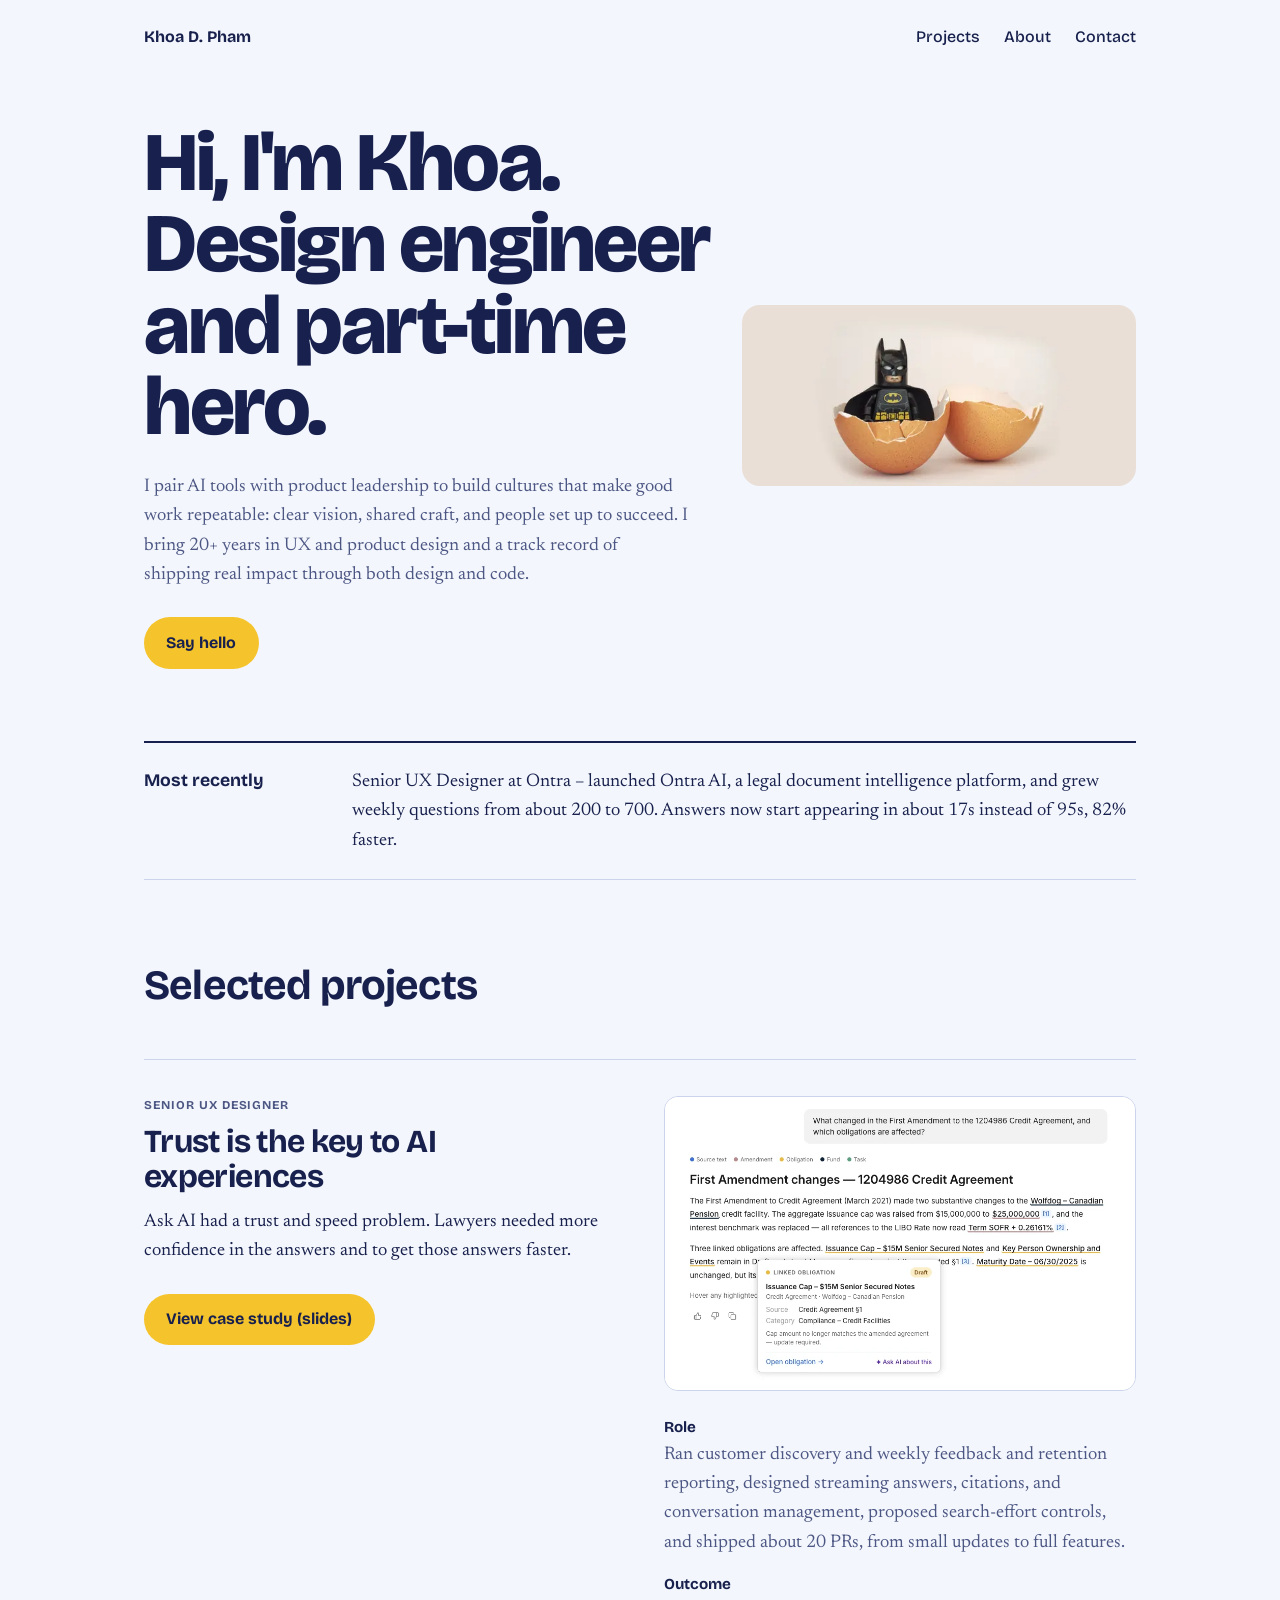
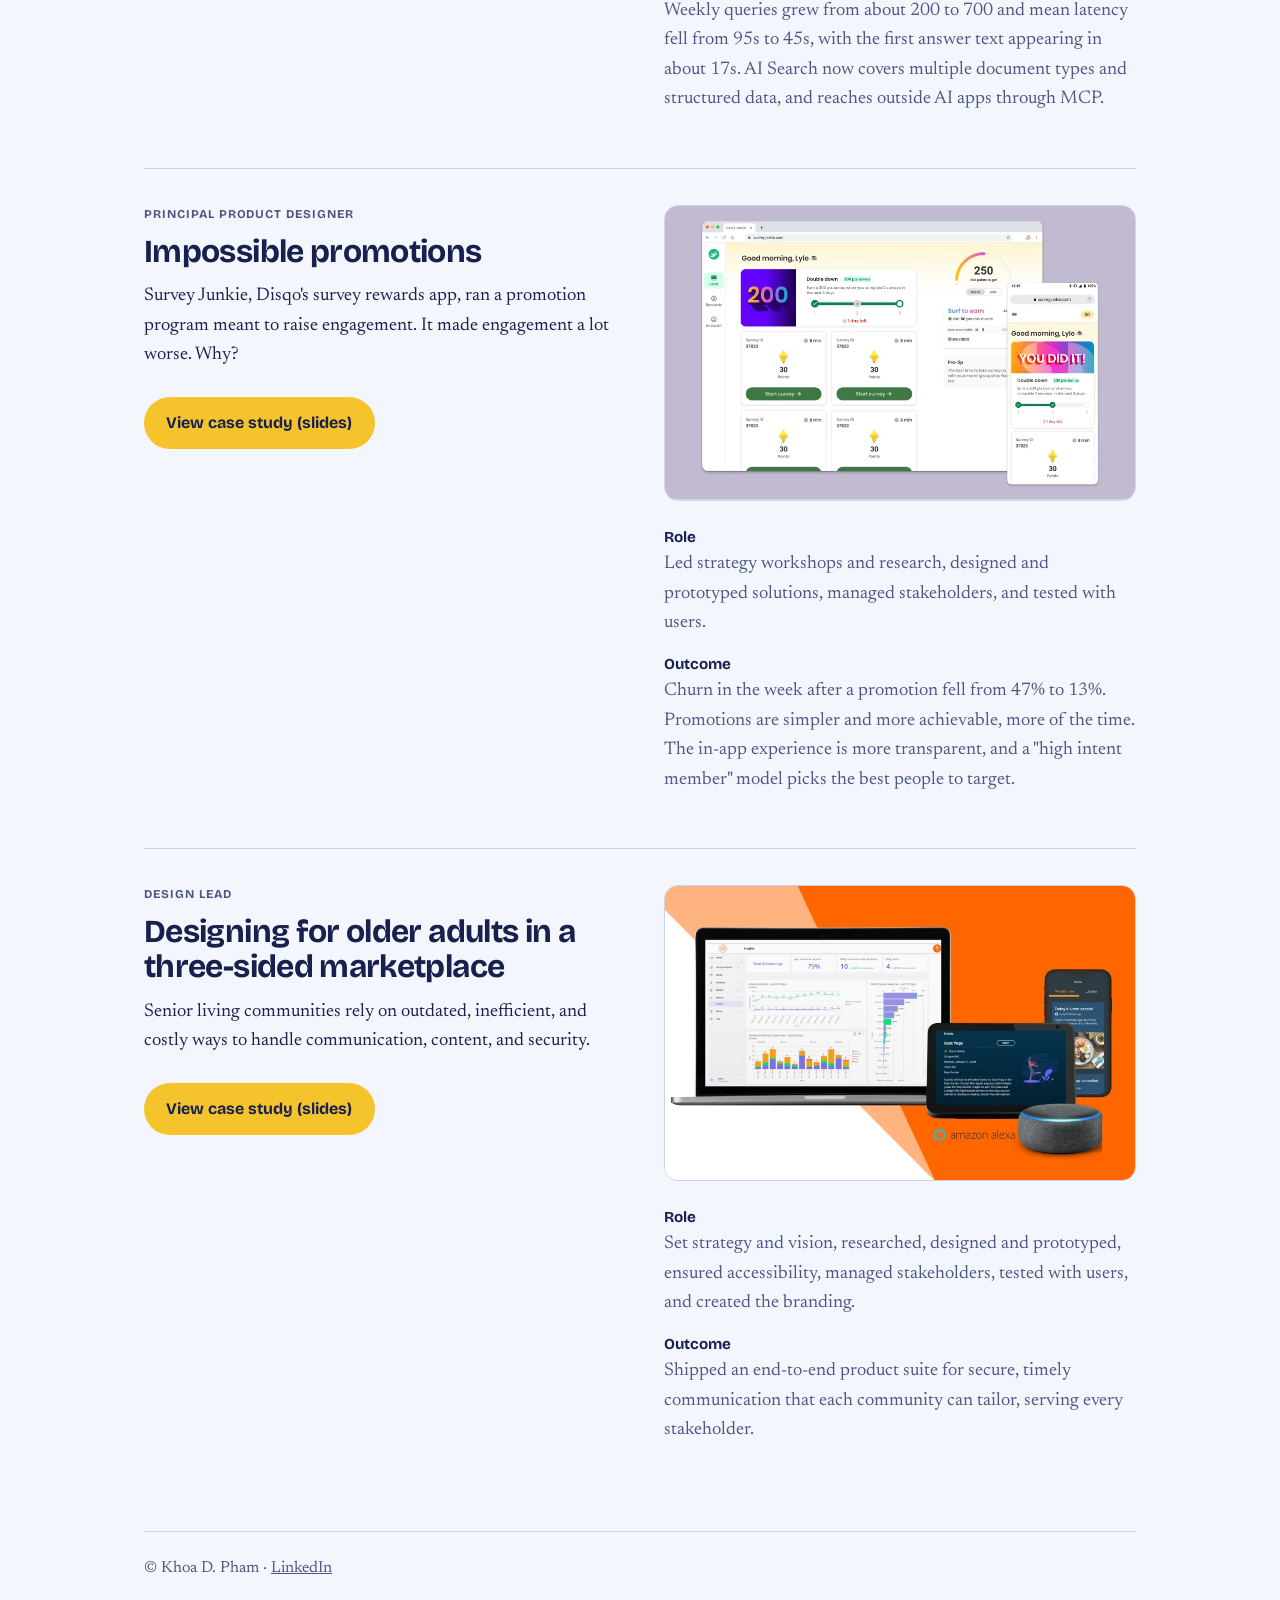
==== index.html @ 29549632 "Add card outcomes, LinkedIn links, and an AI process slide Name Survey Junkie on the Disqo card and " ====
<!DOCTYPE html>
<html lang="en">
<head>
<meta charset="utf-8">
<meta name="viewport" content="width=device-width, initial-scale=1, viewport-fit=cover">
<meta name="color-scheme" content="light">
<meta name="theme-color" content="#F3F6FC">
<title>Khoa D. Pham – Design engineer</title>
<meta name="description" content="Khoa D. Pham is a design engineer, currently Senior UX Designer at Ontra. Selected projects, case studies, and about.">
<link rel="canonical" href="https://khoadpham.com/">
<meta property="og:site_name" content="Khoa D. Pham">
<meta property="og:type" content="website">
<meta property="og:title" content="Khoa D. Pham – Design engineer">
<meta property="og:description" content="Khoa D. Pham is a design engineer, currently Senior UX Designer at Ontra. Selected projects, case studies, and about.">
<meta property="og:url" content="https://khoadpham.com/">
<meta property="og:image" content="https://khoadpham.com/images/og-image.jpg">
<meta property="og:image:width" content="1200">
<meta property="og:image:height" content="630">
<meta name="twitter:card" content="summary_large_image">
<link rel="icon" href="favicon.svg" type="image/svg+xml">
<link rel="preconnect" href="https://fonts.googleapis.com">
<link rel="preconnect" href="https://fonts.gstatic.com" crossorigin>
<link href="https://fonts.googleapis.com/css2?family=Bricolage+Grotesque:opsz,wght@12..96,500;12..96,700;12..96,800&family=Newsreader:opsz,wght@6..72,400&display=swap" rel="stylesheet">
<link rel="stylesheet" href="css/site.css?v=2">
</head>
<body>
<a class="skip" href="#main">Skip to content</a>
<div class="wrap">
  <nav aria-label="Main">
    <a href="index.html"><strong>Khoa D. Pham</strong></a>
    <div class="links"><a href="index.html#work">Projects</a><a href="about.html">About</a><a href="mailto:khoa@khoadpham.com?subject=I%20would%20love%20to%20connect.">Contact</a></div>
  </nav>
  <main id="main">
  <header class="hero" id="top">
    <div>
      <h1>Hi, I'm Khoa. Design&nbsp;engineer and part-time hero.</h1>
      <p class="lede">I pair AI tools with product leadership to build cultures that make good work repeatable: clear vision, shared craft, and people set up to succeed. I bring 20+ years in UX and product design and a track record of shipping real impact through both design and code.</p>
      <a class="btn" href="mailto:khoa@khoadpham.com?subject=I%20would%20love%20to%20connect.">Say hello</a>
    </div>
    <img class="egg" src="images/hero-1000.webp" srcset="images/hero-600.webp 600w, images/hero-1000.webp 1000w" sizes="(max-width:760px) 100vw, 40vw" width="1000" height="459" alt="A Lego Batman figure hatching from an eggshell" decoding="async" fetchpriority="high">
  </header>

  <div class="now">
    <h2>Most recently</h2>
    <p>Senior UX Designer at Ontra – launched Ontra AI, a legal document intelligence platform, and grew weekly questions from about 200 to 700. Answers now start appearing in about 17s instead of 95s, 82% faster.</p>
  </div>

  <section class="work" id="work" aria-labelledby="work-h">
    <h2 id="work-h">Selected projects</h2>

    <article class="case">
      <a class="thumb" href="ontra-ai-search-deck.html" tabindex="-1" aria-hidden="true"><img src="images/linked-obligation-hover.webp" width="947" height="578" loading="lazy" decoding="async" alt=""></a>
      <div>
        <span class="tag">Senior UX designer</span>
        <h3>Trust is the key to AI experiences</h3>
        <p>Ask AI had a trust and speed problem. Lawyers needed more confidence in the answers and to get those answers faster.</p>
        <a class="more" href="ontra-ai-search-deck.html">View case study (slides)</a>
      </div>
      <dl>
        <dt>Role</dt><dd>Ran customer discovery and weekly feedback and retention reporting, designed streaming answers, citations, and conversation management, proposed search-effort controls, and shipped about 20 PRs, from small updates to full features.</dd>
        <dt>Outcome</dt><dd>Weekly queries grew from about 200 to 700 and mean latency fell from 95s to 45s, with the first answer text appearing in about 17s. AI Search now covers multiple document types and structured data, and reaches outside AI apps through MCP.</dd>
      </dl>
    </article>

    <article class="case">
      <a class="thumb" href="https://www.figma.com/deck/eTrccbP0UYHiyZBbylxBgm/Disqo?node-id=1-466&amp;t=lRzUFY81N2tMMYhN-1" rel="noopener" tabindex="-1" aria-hidden="true"><img src="images/thumb-promotions.webp" width="1000" height="571" loading="lazy" decoding="async" alt=""></a>
      <div>
        <span class="tag">Principal product designer</span>
        <h3>Impossible promotions</h3>
        <p>Survey Junkie, Disqo's survey rewards app, ran a promotion program meant to raise engagement. It made engagement a lot worse. Why?</p>
        <a class="more" href="https://www.figma.com/deck/eTrccbP0UYHiyZBbylxBgm/Disqo?node-id=1-466&amp;t=lRzUFY81N2tMMYhN-1" rel="noopener">View case study (slides)</a>
      </div>
      <dl>
        <dt>Role</dt><dd>Led strategy workshops and research, designed and prototyped solutions, managed stakeholders, and tested with users.</dd>
        <dt>Outcome</dt><dd>Churn in the week after a promotion fell from 47% to 13%. Promotions are simpler and more achievable, more of the time. The in-app experience is more transparent, and a "high intent member" model picks the best people to target.</dd>
      </dl>
    </article>

    <article class="case">
      <a class="thumb" href="https://www.figma.com/deck/M4gXQUoXfMnnxVEtd8ug4f/K4Connect?node-id=1-511&amp;t=fHsADYZYxSG5tQn2-1" rel="noopener" tabindex="-1" aria-hidden="true"><img src="images/thumb-k4connect.webp" width="1000" height="570" loading="lazy" decoding="async" alt=""></a>
      <div>
        <span class="tag">Design lead</span>
        <h3>Designing for older adults in a three-sided marketplace</h3>
        <p>Senior living communities rely on outdated, inefficient, and costly ways to handle communication, content, and security.</p>
        <a class="more" href="https://www.figma.com/deck/M4gXQUoXfMnnxVEtd8ug4f/K4Connect?node-id=1-511&amp;t=fHsADYZYxSG5tQn2-1" rel="noopener">View case study (slides)</a>
      </div>
      <dl>
        <dt>Role</dt><dd>Set strategy and vision, researched, designed and prototyped, ensured accessibility, managed stakeholders, tested with users, and created the branding.</dd>
        <dt>Outcome</dt><dd>Shipped an end-to-end product suite for secure, timely communication that each community can tailor, serving every stakeholder.</dd>
      </dl>
    </article>

  </section>
  </main>
  <footer>© Khoa D. Pham · <a href="https://www.linkedin.com/in/khoadpham" rel="noopener">LinkedIn</a></footer>
</div>
</body>
</html>
---- css/site.css ----
:root{color-scheme:light;box-sizing:border-box;padding-top:env(safe-area-inset-top,0px);padding-bottom:env(safe-area-inset-bottom,0px);--bg:#F3F6FC; --ink:#18214D; --muted:#4D5784; --line:#CBD4EA; --signal:#F5C32C; --signal-ink:#18214D; --card:#FFFFFF;}html{scroll-padding-top:env(safe-area-inset-top,0px);scroll-behavior:smooth}*,*:before,*:after{box-sizing:inherit}body{margin:0;background:var(--bg);color:var(--ink);font-family:'Newsreader',Georgia,serif;font-size:1.15rem;line-height:1.6}h1,h2,h3,nav,.btn,.tag{font-family:'Bricolage Grotesque','Helvetica Neue',Arial,sans-serif}a{color:inherit}a:focus-visible,.btn:focus-visible{outline:3px solid var(--signal);outline-offset:3px}.wrap{max-width:1040px;margin:0 auto;padding:0 1.5rem}nav{display:flex;justify-content:space-between;align-items:center;padding:1.5rem 0;font-weight:500;font-size:1rem}nav .links{display:flex;gap:1.5rem}nav a{text-decoration:none}nav a:hover{text-decoration:underline;text-decoration-color:var(--signal);text-decoration-thickness:3px;text-underline-offset:5px}.hero{display:grid;grid-template-columns:1.3fr 1fr;gap:2rem;align-items:center;padding:3rem 0 4.5rem}h1{font-size:clamp(2.6rem,7vw,5.2rem);line-height:.98;letter-spacing:-.03em;font-weight:800;margin:0 0 1.5rem}.lede{max-width:34rem;color:var(--muted);margin:0 0 1.75rem}.btn{display:inline-block;background:var(--signal);color:var(--signal-ink);font-weight:700;text-decoration:none;padding:.8rem 1.4rem;border-radius:999px;font-size:1rem}.btn:hover{filter:brightness(1.06)}.egg{width:100%;height:auto;border-radius:18px;display:block}@media (prefers-reduced-motion:reduce){html{scroll-behavior:auto}}.now{border-top:2px solid var(--ink);border-bottom:1px solid var(--line);padding:1.5rem 0;display:grid;grid-template-columns:12rem 1fr;gap:1rem}.now h2{font-size:1.1rem;margin:0}.now p{margin:0}section.work{padding:4.5rem 0 2rem}section.work>h2{font-size:clamp(1.8rem,4vw,2.6rem);letter-spacing:-.02em;margin:0 0 2.5rem}.case{display:grid;grid-template-columns:1fr 1fr;gap:1rem 3rem;padding:2.25rem 0;border-top:1px solid var(--line)}.case .thumb{grid-column:2;grid-row:1;display:block;border-radius:14px;overflow:hidden;border:1px solid var(--line);background:var(--card)}.case:has(.thumb)>div{grid-column:1;grid-row:1/span 2}.case:has(.thumb)>dl{grid-column:2;margin-top:.5rem}.case .thumb img{display:block;width:100%;height:auto;aspect-ratio:16/10;object-fit:cover;transition:transform .3s}.case .thumb.contain img{object-fit:contain;padding:.75rem;box-sizing:border-box}.case .thumb:hover img{transform:scale(1.02)}@media (prefers-reduced-motion:reduce){.case .thumb img{transition:none}}.case h3{font-size:clamp(1.5rem,3vw,2rem);line-height:1.1;letter-spacing:-.02em;margin:0 0 .75rem}.tag{display:block;font-size:.75rem;font-weight:700;letter-spacing:.08em;text-transform:uppercase;color:var(--muted);margin-bottom:.6rem}.case p{margin:0 0 .75rem}.case dt{font-family:'Bricolage Grotesque',sans-serif;font-weight:700;font-size:.95rem;margin-top:.9rem}.case dt:first-child{margin-top:0}.case dd{margin:0;color:var(--muted)}.case .more{font-family:'Bricolage Grotesque',sans-serif;font-weight:700;font-size:1rem;display:inline-block;margin-top:1rem;background:var(--signal);color:var(--signal-ink);text-decoration:none;padding:.8rem 1.4rem;border-radius:999px}.case .more:hover{filter:brightness(1.06)}.about{padding:3rem 0 4rem;border-top:2px solid var(--ink);display:grid;grid-template-columns:12rem 1fr;gap:1rem}.about h2{font-size:1.1rem;margin:0}.about p{margin:0 0 1rem;max-width:40rem}.aboutpage{padding:2rem 0 4rem;max-width:46rem}.aboutpage h1{font-size:clamp(2.2rem,6vw,3.6rem)}.aboutpage .wide{width:100%;height:auto;border-radius:18px;display:block}.aboutpage .lead{margin:1.5rem 0 2.5rem}.aboutpage figure{margin:0 0 2.5rem}.aboutpage figcaption h2{font-size:1.4rem;margin:1rem 0 .25rem;letter-spacing:-.02em}.aboutpage figcaption p{margin:0;color:var(--muted)}footer{border-top:1px solid var(--line);padding:1.5rem 0 2.5rem;color:var(--muted);font-size:1rem}@media (max-width:760px){.hero,.case,.now,.about{grid-template-columns:1fr}.case .thumb,.case:has(.thumb)>div,.case:has(.thumb)>dl{grid-column:1;grid-row:auto}.egg{order:-1}.hero{padding-top:1rem}}.skip{position:absolute;left:-999px;top:0;background:var(--signal);color:var(--signal-ink);padding:.6rem 1rem;font-family:'Bricolage Grotesque',sans-serif;font-weight:700;z-index:10}.skip:focus{left:0}nav a[aria-current]{text-decoration:underline;text-decoration-color:var(--signal);text-decoration-thickness:3px;text-underline-offset:5px}.err{padding:4rem 0}
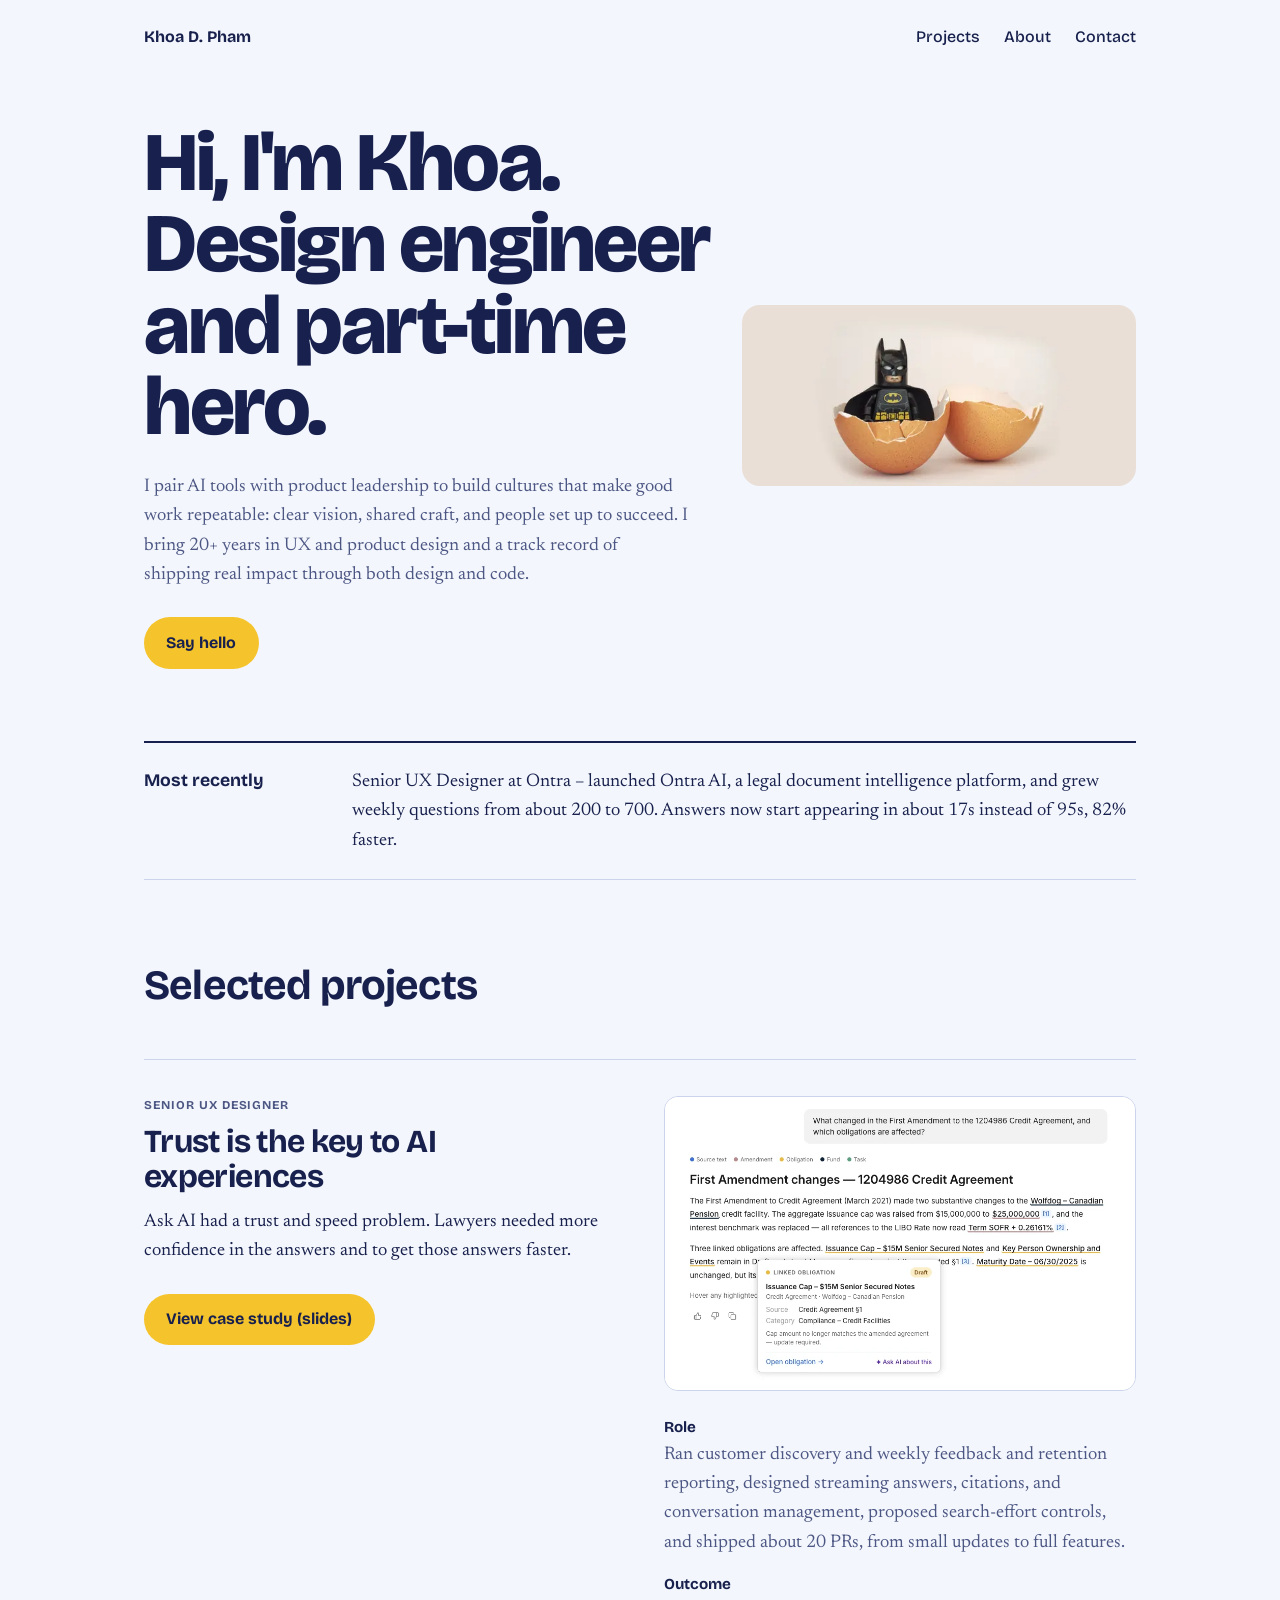
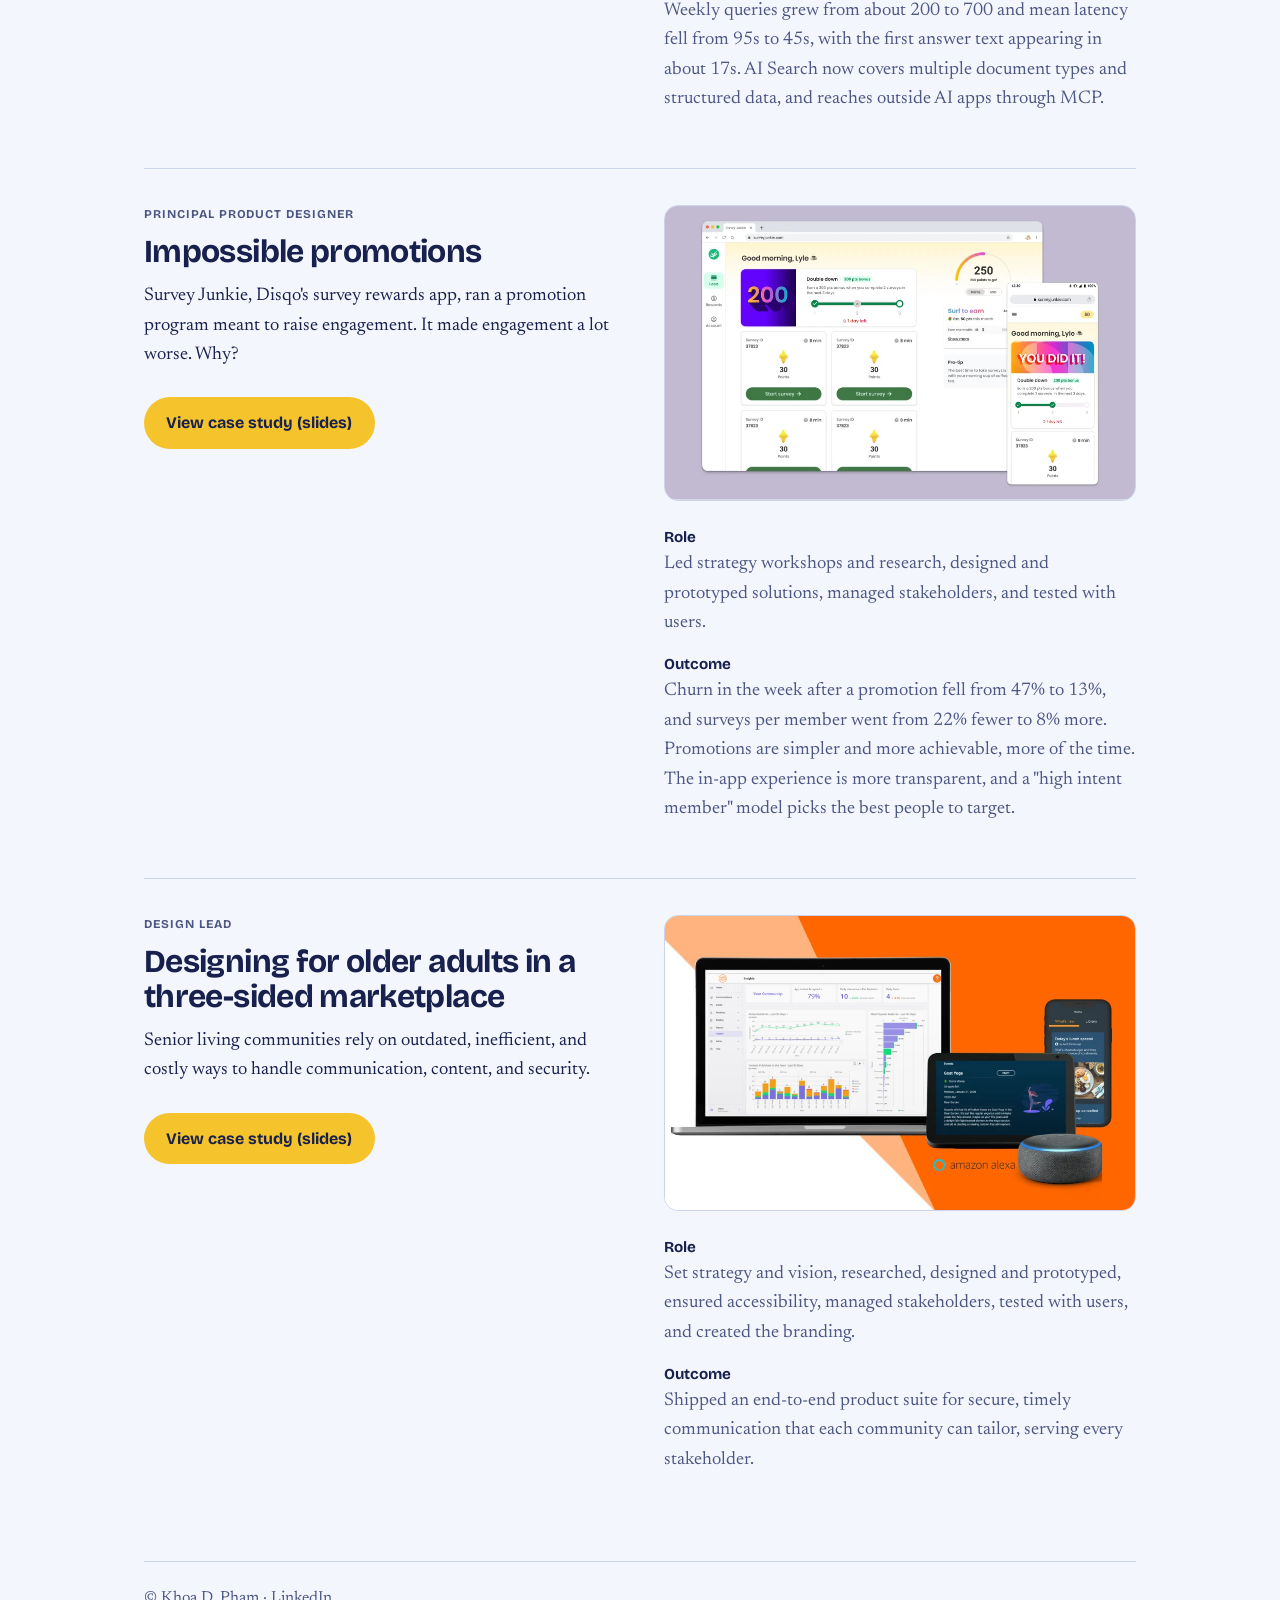
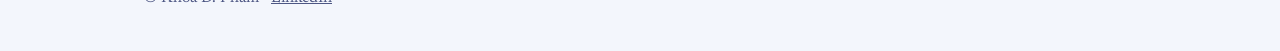
==== commit cfcfbea5: "Add Disqo survey metric and name the Cortex reports Add surveys per member going from 22% fewer to 8" ====
--- a/index.html
+++ b/index.html
@@ -72,7 +72,7 @@
       </div>
       <dl>
         <dt>Role</dt><dd>Led strategy workshops and research, designed and prototyped solutions, managed stakeholders, and tested with users.</dd>
-        <dt>Outcome</dt><dd>Churn in the week after a promotion fell from 47% to 13%. Promotions are simpler and more achievable, more of the time. The in-app experience is more transparent, and a "high intent member" model picks the best people to target.</dd>
+        <dt>Outcome</dt><dd>Churn in the week after a promotion fell from 47% to 13%, and surveys per member went from 22% fewer to 8% more. Promotions are simpler and more achievable, more of the time. The in-app experience is more transparent, and a "high intent member" model picks the best people to target.</dd>
       </dl>
     </article>
 
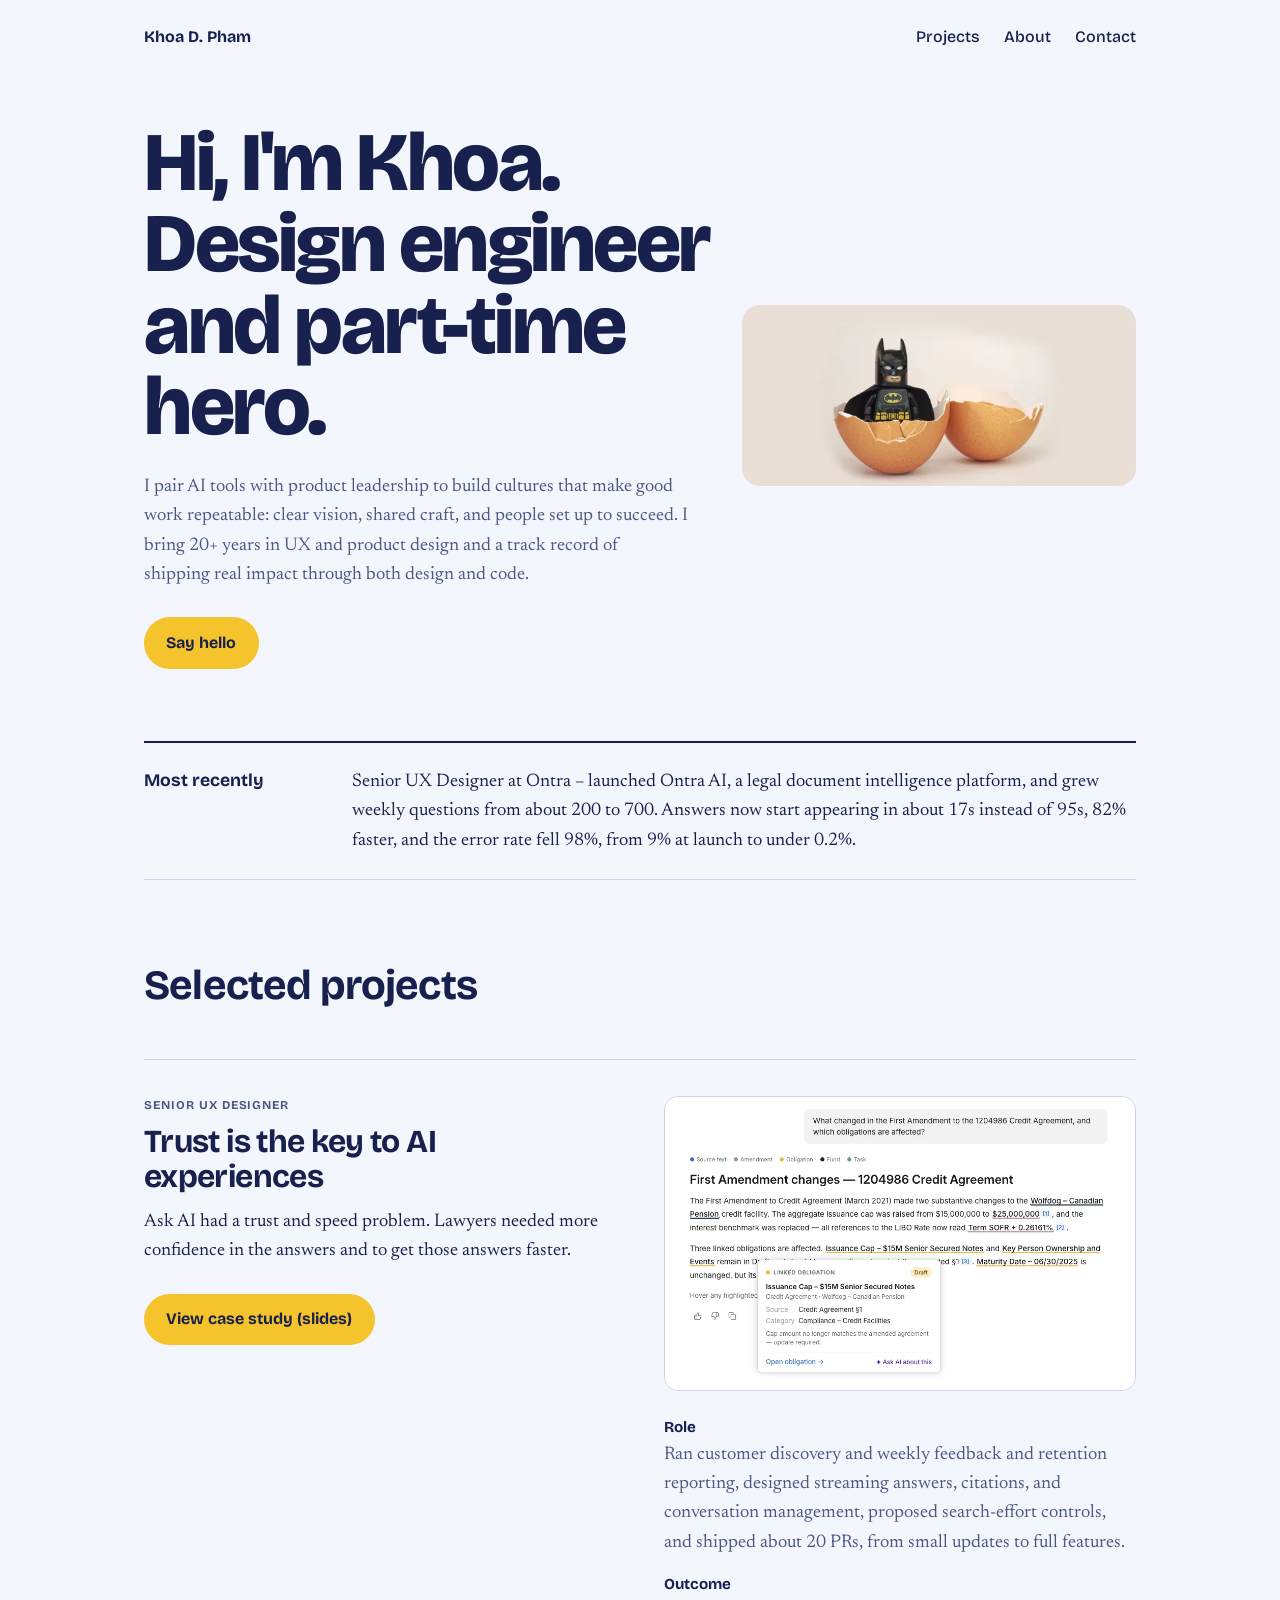
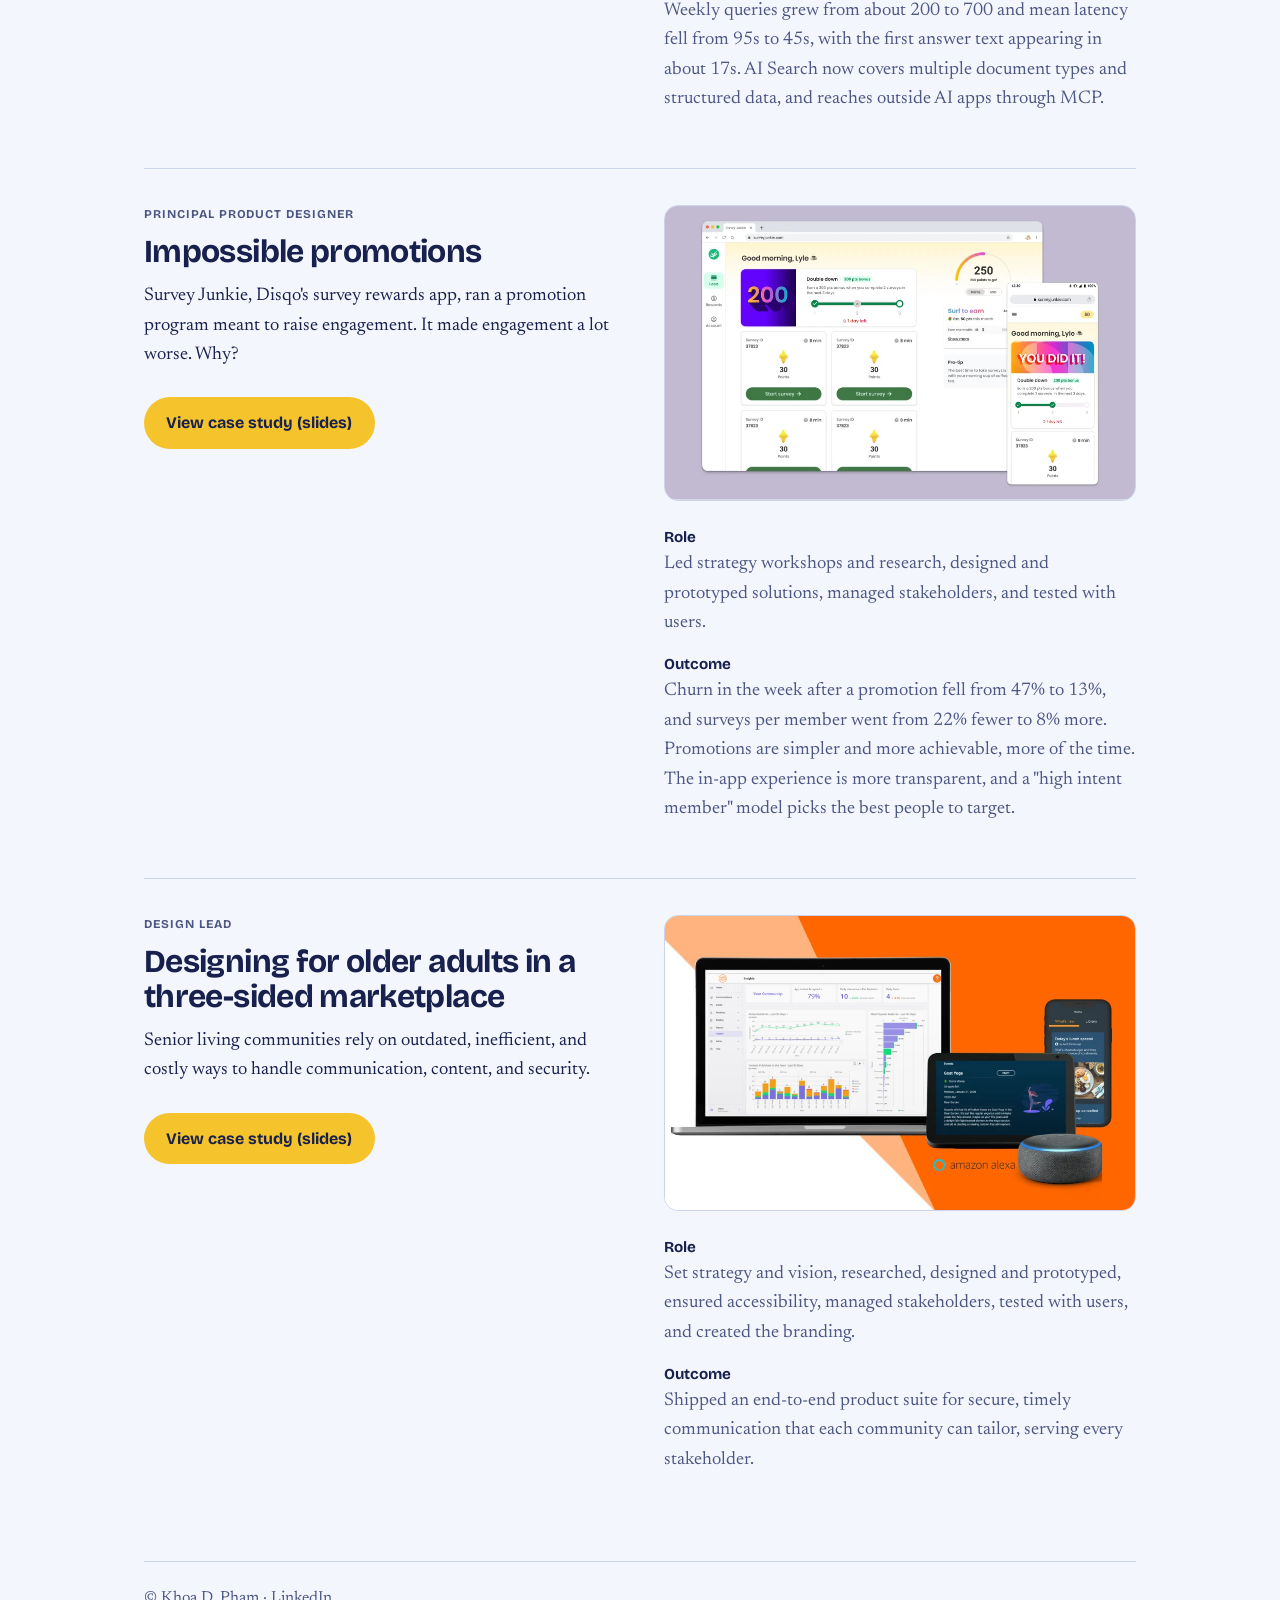
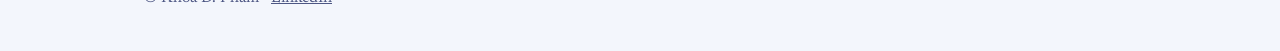
==== commit cccb1dae: "Add the sourced error-rate reduction to homepage and deck The error rate fell from 9% on launch day " ====
--- a/index.html
+++ b/index.html
@@ -21,7 +21,7 @@
 <link rel="preconnect" href="https://fonts.googleapis.com">
 <link rel="preconnect" href="https://fonts.gstatic.com" crossorigin>
 <link href="https://fonts.googleapis.com/css2?family=Bricolage+Grotesque:opsz,wght@12..96,500;12..96,700;12..96,800&family=Newsreader:opsz,wght@6..72,400&display=swap" rel="stylesheet">
-<link rel="stylesheet" href="css/site.css?v=2">
+<link rel="stylesheet" href="css/site.css?v=3">
 </head>
 <body>
 <a class="skip" href="#main">Skip to content</a>
@@ -42,7 +42,7 @@
 
   <div class="now">
     <h2>Most recently</h2>
-    <p>Senior UX Designer at Ontra – launched Ontra AI, a legal document intelligence platform, and grew weekly questions from about 200 to 700. Answers now start appearing in about 17s instead of 95s, 82% faster.</p>
+    <p>Senior UX Designer at Ontra – launched Ontra AI, a legal document intelligence platform, and grew weekly questions from about 200 to 700. Answers now start appearing in about 17s instead of 95s, 82% faster, and the error rate fell 98%, from 9% at launch to under 0.2%.</p>
   </div>
 
   <section class="work" id="work" aria-labelledby="work-h">
--- a/css/site.css
+++ b/css/site.css
@@ -1 +1 @@
-:root{color-scheme:light;box-sizing:border-box;padding-top:env(safe-area-inset-top,0px);padding-bottom:env(safe-area-inset-bottom,0px);--bg:#F3F6FC; --ink:#18214D; --muted:#4D5784; --line:#CBD4EA; --signal:#F5C32C; --signal-ink:#18214D; --card:#FFFFFF;}html{scroll-padding-top:env(safe-area-inset-top,0px);scroll-behavior:smooth}*,*:before,*:after{box-sizing:inherit}body{margin:0;background:var(--bg);color:var(--ink);font-family:'Newsreader',Georgia,serif;font-size:1.15rem;line-height:1.6}h1,h2,h3,nav,.btn,.tag{font-family:'Bricolage Grotesque','Helvetica Neue',Arial,sans-serif}a{color:inherit}a:focus-visible,.btn:focus-visible{outline:3px solid var(--signal);outline-offset:3px}.wrap{max-width:1040px;margin:0 auto;padding:0 1.5rem}nav{display:flex;justify-content:space-between;align-items:center;padding:1.5rem 0;font-weight:500;font-size:1rem}nav .links{display:flex;gap:1.5rem}nav a{text-decoration:none}nav a:hover{text-decoration:underline;text-decoration-color:var(--signal);text-decoration-thickness:3px;text-underline-offset:5px}.hero{display:grid;grid-template-columns:1.3fr 1fr;gap:2rem;align-items:center;padding:3rem 0 4.5rem}h1{font-size:clamp(2.6rem,7vw,5.2rem);line-height:.98;letter-spacing:-.03em;font-weight:800;margin:0 0 1.5rem}.lede{max-width:34rem;color:var(--muted);margin:0 0 1.75rem}.btn{display:inline-block;background:var(--signal);color:var(--signal-ink);font-weight:700;text-decoration:none;padding:.8rem 1.4rem;border-radius:999px;font-size:1rem}.btn:hover{filter:brightness(1.06)}.egg{width:100%;height:auto;border-radius:18px;display:block}@media (prefers-reduced-motion:reduce){html{scroll-behavior:auto}}.now{border-top:2px solid var(--ink);border-bottom:1px solid var(--line);padding:1.5rem 0;display:grid;grid-template-columns:12rem 1fr;gap:1rem}.now h2{font-size:1.1rem;margin:0}.now p{margin:0}section.work{padding:4.5rem 0 2rem}section.work>h2{font-size:clamp(1.8rem,4vw,2.6rem);letter-spacing:-.02em;margin:0 0 2.5rem}.case{display:grid;grid-template-columns:1fr 1fr;gap:1rem 3rem;padding:2.25rem 0;border-top:1px solid var(--line)}.case .thumb{grid-column:2;grid-row:1;display:block;border-radius:14px;overflow:hidden;border:1px solid var(--line);background:var(--card)}.case:has(.thumb)>div{grid-column:1;grid-row:1/span 2}.case:has(.thumb)>dl{grid-column:2;margin-top:.5rem}.case .thumb img{display:block;width:100%;height:auto;aspect-ratio:16/10;object-fit:cover;transition:transform .3s}.case .thumb.contain img{object-fit:contain;padding:.75rem;box-sizing:border-box}.case .thumb:hover img{transform:scale(1.02)}@media (prefers-reduced-motion:reduce){.case .thumb img{transition:none}}.case h3{font-size:clamp(1.5rem,3vw,2rem);line-height:1.1;letter-spacing:-.02em;margin:0 0 .75rem}.tag{display:block;font-size:.75rem;font-weight:700;letter-spacing:.08em;text-transform:uppercase;color:var(--muted);margin-bottom:.6rem}.case p{margin:0 0 .75rem}.case dt{font-family:'Bricolage Grotesque',sans-serif;font-weight:700;font-size:.95rem;margin-top:.9rem}.case dt:first-child{margin-top:0}.case dd{margin:0;color:var(--muted)}.case .more{font-family:'Bricolage Grotesque',sans-serif;font-weight:700;font-size:1rem;display:inline-block;margin-top:1rem;background:var(--signal);color:var(--signal-ink);text-decoration:none;padding:.8rem 1.4rem;border-radius:999px}.case .more:hover{filter:brightness(1.06)}.about{padding:3rem 0 4rem;border-top:2px solid var(--ink);display:grid;grid-template-columns:12rem 1fr;gap:1rem}.about h2{font-size:1.1rem;margin:0}.about p{margin:0 0 1rem;max-width:40rem}.aboutpage{padding:2rem 0 4rem;max-width:46rem}.aboutpage h1{font-size:clamp(2.2rem,6vw,3.6rem)}.aboutpage .wide{width:100%;height:auto;border-radius:18px;display:block}.aboutpage .lead{margin:1.5rem 0 2.5rem}.aboutpage figure{margin:0 0 2.5rem}.aboutpage figcaption h2{font-size:1.4rem;margin:1rem 0 .25rem;letter-spacing:-.02em}.aboutpage figcaption p{margin:0;color:var(--muted)}footer{border-top:1px solid var(--line);padding:1.5rem 0 2.5rem;color:var(--muted);font-size:1rem}@media (max-width:760px){.hero,.case,.now,.about{grid-template-columns:1fr}.case .thumb,.case:has(.thumb)>div,.case:has(.thumb)>dl{grid-column:1;grid-row:auto}.egg{order:-1}.hero{padding-top:1rem}}.skip{position:absolute;left:-999px;top:0;background:var(--signal);color:var(--signal-ink);padding:.6rem 1rem;font-family:'Bricolage Grotesque',sans-serif;font-weight:700;z-index:10}.skip:focus{left:0}nav a[aria-current]{text-decoration:underline;text-decoration-color:var(--signal);text-decoration-thickness:3px;text-underline-offset:5px}.err{padding:4rem 0}
+:root{color-scheme:light;box-sizing:border-box;padding-top:env(safe-area-inset-top,0px);padding-bottom:env(safe-area-inset-bottom,0px);--bg:#F3F6FC; --ink:#18214D; --muted:#4D5784; --line:#CBD4EA; --signal:#F5C32C; --signal-ink:#18214D; --card:#FFFFFF;}html{scroll-padding-top:env(safe-area-inset-top,0px);scroll-behavior:smooth}*,*:before,*:after{box-sizing:inherit}body{margin:0;background:var(--bg);color:var(--ink);font-family:'Newsreader',Georgia,serif;font-size:1.15rem;line-height:1.6}h1,h2,h3,nav,.btn,.tag{font-family:'Bricolage Grotesque','Helvetica Neue',Arial,sans-serif}a{color:inherit}a:focus-visible,.btn:focus-visible{outline:3px solid var(--signal);outline-offset:3px}.wrap{max-width:1040px;margin:0 auto;padding:0 1.5rem}nav{display:flex;justify-content:space-between;align-items:center;padding:1.5rem 0;font-weight:500;font-size:1rem}nav .links{display:flex;gap:1.5rem}nav a{text-decoration:none}nav a:hover{text-decoration:underline;text-decoration-color:var(--signal);text-decoration-thickness:3px;text-underline-offset:5px}.hero{display:grid;grid-template-columns:1.3fr 1fr;gap:2rem;align-items:center;padding:3rem 0 4.5rem}h1{font-size:clamp(2.6rem,7vw,5.2rem);line-height:.98;letter-spacing:-.03em;font-weight:800;margin:0 0 1.5rem}.lede{max-width:34rem;color:var(--muted);margin:0 0 1.75rem}.btn{display:inline-block;background:var(--signal);color:var(--signal-ink);font-weight:700;text-decoration:none;padding:.8rem 1.4rem;border-radius:999px;font-size:1rem}.btn:hover{filter:brightness(1.06)}.egg{width:100%;height:auto;border-radius:18px;display:block}@media (prefers-reduced-motion:reduce){html{scroll-behavior:auto}}.now{border-top:2px solid var(--ink);border-bottom:1px solid var(--line);padding:1.5rem 0;display:grid;grid-template-columns:12rem 1fr;gap:1rem}.now h2{font-size:1.1rem;margin:0}.now p{margin:0}section.work{padding:4.5rem 0 2rem}section.work>h2{font-size:clamp(1.8rem,4vw,2.6rem);letter-spacing:-.02em;margin:0 0 2.5rem}.case{display:grid;grid-template-columns:1fr 1fr;gap:1rem 3rem;padding:2.25rem 0;border-top:1px solid var(--line)}.case .thumb{grid-column:2;grid-row:1;display:block;border-radius:14px;overflow:hidden;border:1px solid var(--line);background:var(--card)}.case:has(.thumb)>div{grid-column:1;grid-row:1/span 2}.case:has(.thumb)>dl{grid-column:2;margin-top:.5rem}.case .thumb img{display:block;width:100%;height:auto;aspect-ratio:16/10;object-fit:cover;transition:transform .3s}.case .thumb.contain img{object-fit:contain;padding:.75rem;box-sizing:border-box}.case .thumb:hover img{transform:scale(1.02)}@media (prefers-reduced-motion:reduce){.case .thumb img{transition:none}}.case h3{font-size:clamp(1.5rem,3vw,2rem);line-height:1.1;letter-spacing:-.02em;margin:0 0 .75rem}.tag{display:block;font-size:.75rem;font-weight:700;letter-spacing:.08em;text-transform:uppercase;color:var(--muted);margin-bottom:.6rem}.case p{margin:0 0 .75rem}.case dt{font-family:'Bricolage Grotesque',sans-serif;font-weight:700;font-size:.95rem;margin-top:.9rem}.case dt:first-child{margin-top:0}.case dd{margin:0;color:var(--muted)}.case .more{font-family:'Bricolage Grotesque',sans-serif;font-weight:700;font-size:1rem;display:inline-block;margin-top:1rem;background:var(--signal);color:var(--signal-ink);text-decoration:none;padding:.8rem 1.4rem;border-radius:999px}.case .more:hover{filter:brightness(1.06)}.about{padding:3rem 0 4rem;border-top:2px solid var(--ink);display:grid;grid-template-columns:12rem 1fr;gap:1rem}.about h2{font-size:1.1rem;margin:0}.about p{margin:0 0 1rem;max-width:40rem}.aboutpage{padding:2rem 0 4rem;max-width:46rem}.aboutpage h1{font-size:clamp(2.2rem,6vw,3.6rem)}.aboutpage .wide{width:100%;height:auto;border-radius:18px;display:block}.aboutpage .lead{margin:1.5rem 0 2.5rem}.aboutpage figure{margin:0 0 2.5rem}.aboutpage figcaption h2{font-size:1.4rem;margin:1rem 0 .25rem;letter-spacing:-.02em}.aboutpage figcaption p{margin:0;color:var(--muted)}.career{margin:0 0 3rem}.career h2{font-size:1.4rem;letter-spacing:-.02em;margin:0 0 .75rem}.career ol{list-style:none;margin:0 0 2rem;padding:0;border-top:1px solid var(--line)}.career ol:last-child{margin-bottom:0}.career li{display:grid;grid-template-columns:11rem 1fr;gap:.1rem 1rem;padding:.65rem 0;border-bottom:1px solid var(--line)}.career .when{color:var(--muted);font-variant-numeric:tabular-nums}@media (max-width:760px){.career li{grid-template-columns:1fr}}footer{border-top:1px solid var(--line);padding:1.5rem 0 2.5rem;color:var(--muted);font-size:1rem}@media (max-width:760px){.hero,.case,.now,.about{grid-template-columns:1fr}.case .thumb,.case:has(.thumb)>div,.case:has(.thumb)>dl{grid-column:1;grid-row:auto}.egg{order:-1}.hero{padding-top:1rem}}.skip{position:absolute;left:-999px;top:0;background:var(--signal);color:var(--signal-ink);padding:.6rem 1rem;font-family:'Bricolage Grotesque',sans-serif;font-weight:700;z-index:10}.skip:focus{left:0}nav a[aria-current]{text-decoration:underline;text-decoration-color:var(--signal);text-decoration-thickness:3px;text-underline-offset:5px}.err{padding:4rem 0}
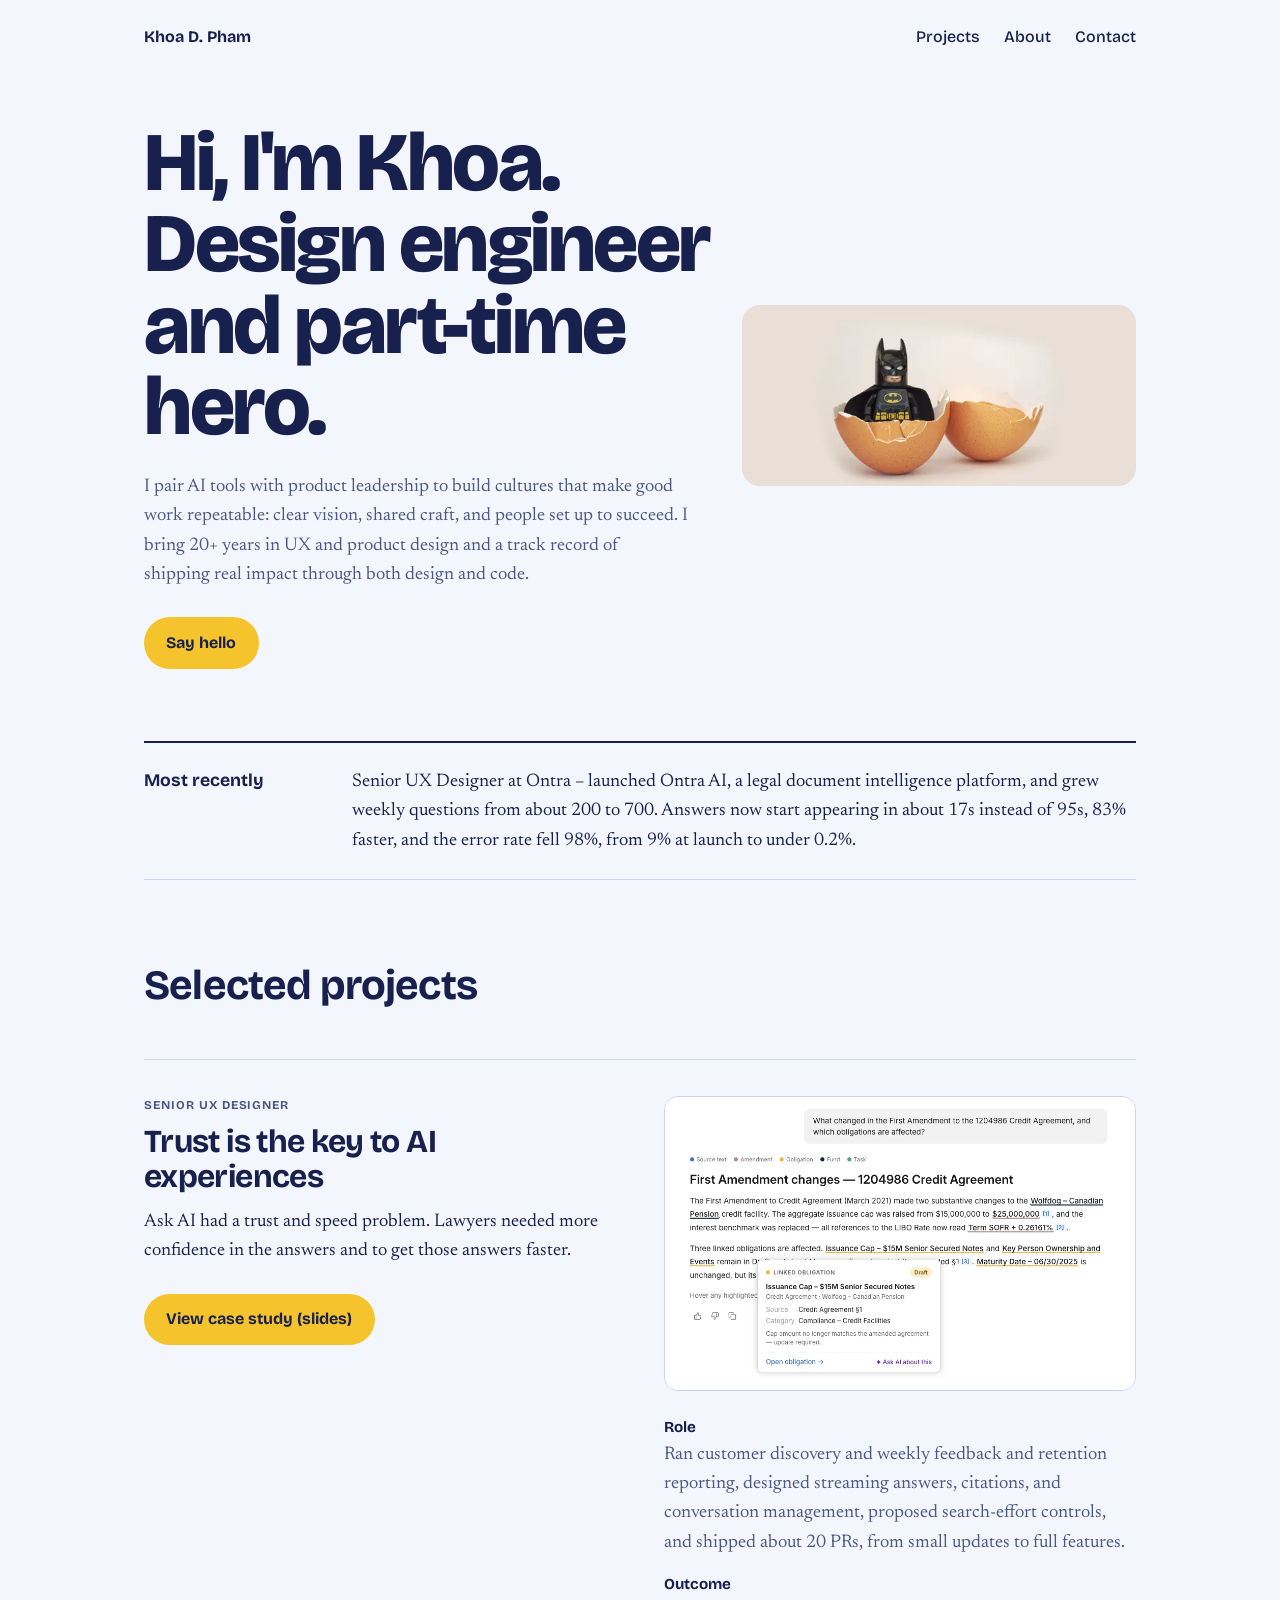
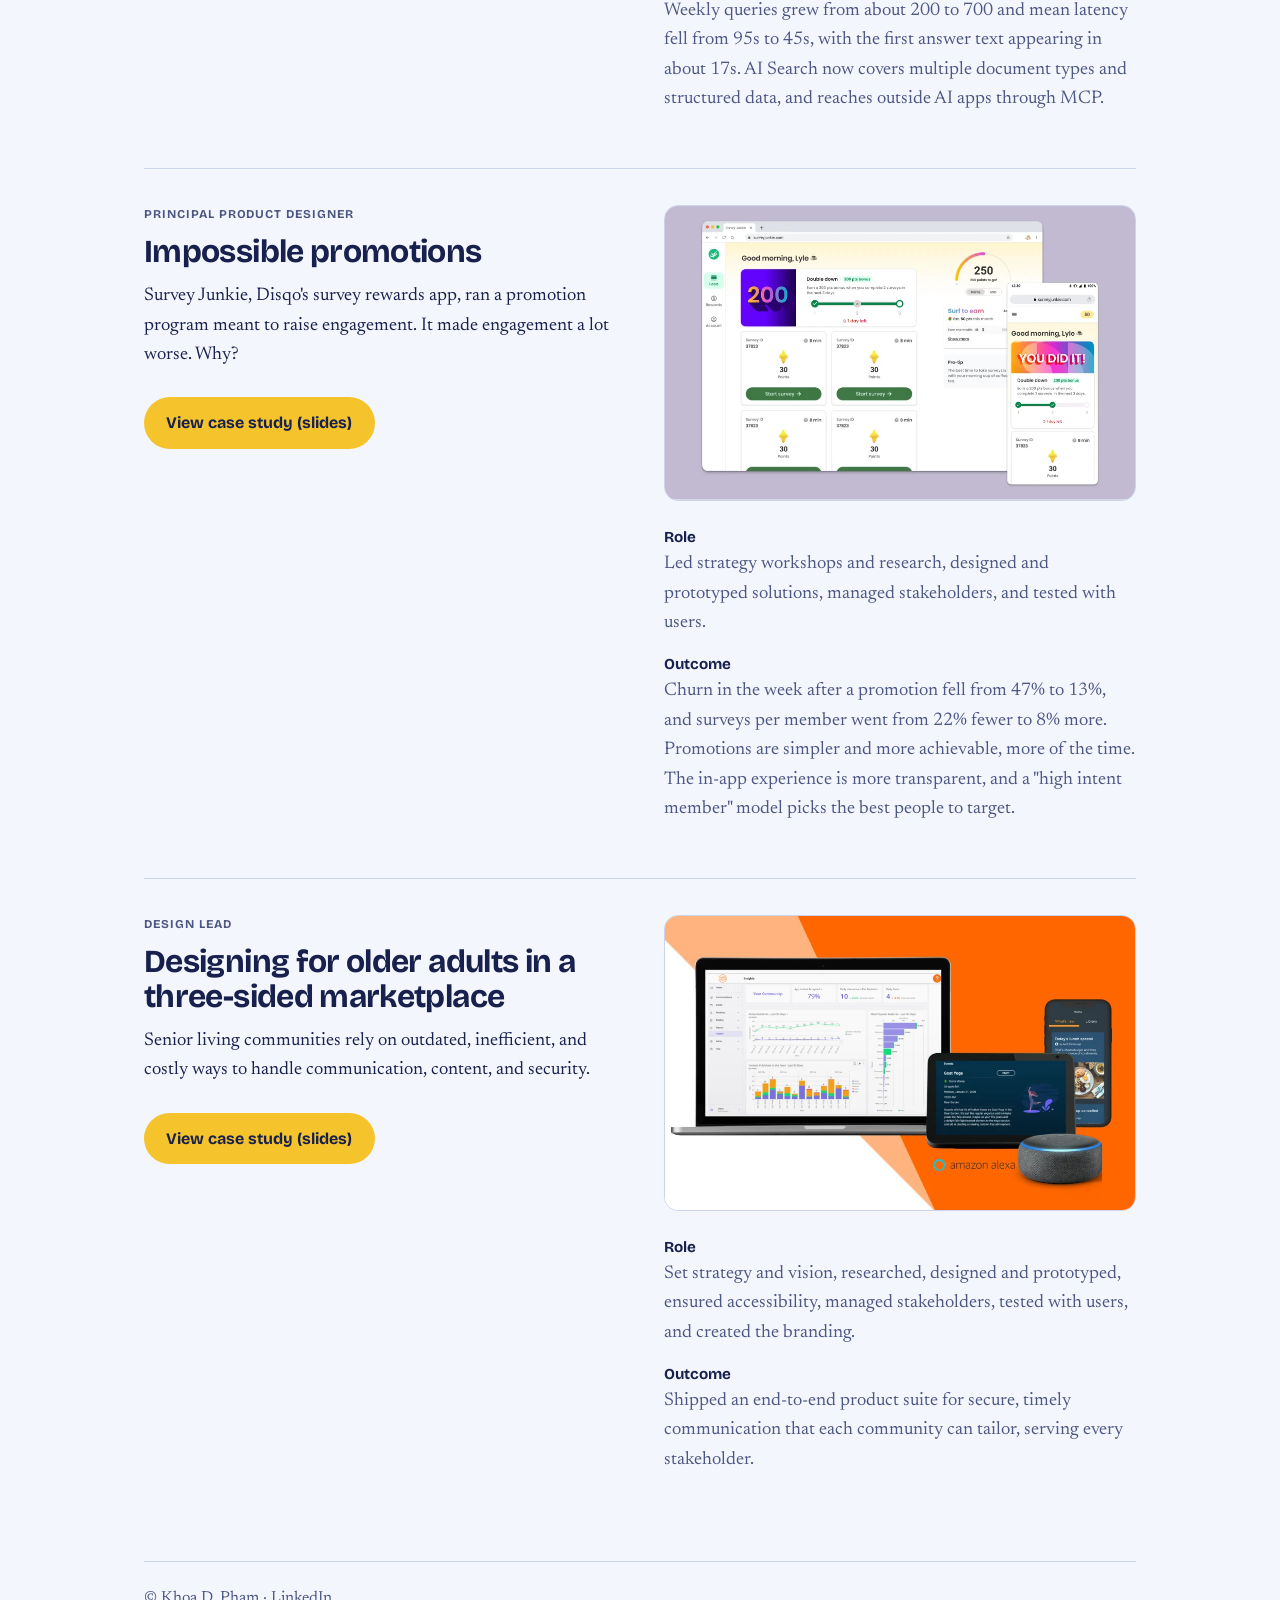
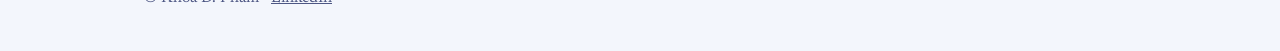
==== commit a004a18f: "Use 83% for time to first answer and match MCP count to chart The chart's weekly first-answer times " ====
--- a/index.html
+++ b/index.html
@@ -42,7 +42,7 @@
 
   <div class="now">
     <h2>Most recently</h2>
-    <p>Senior UX Designer at Ontra – launched Ontra AI, a legal document intelligence platform, and grew weekly questions from about 200 to 700. Answers now start appearing in about 17s instead of 95s, 82% faster, and the error rate fell 98%, from 9% at launch to under 0.2%.</p>
+    <p>Senior UX Designer at Ontra – launched Ontra AI, a legal document intelligence platform, and grew weekly questions from about 200 to 700. Answers now start appearing in about 17s instead of 95s, 83% faster, and the error rate fell 98%, from 9% at launch to under 0.2%.</p>
   </div>
 
   <section class="work" id="work" aria-labelledby="work-h">
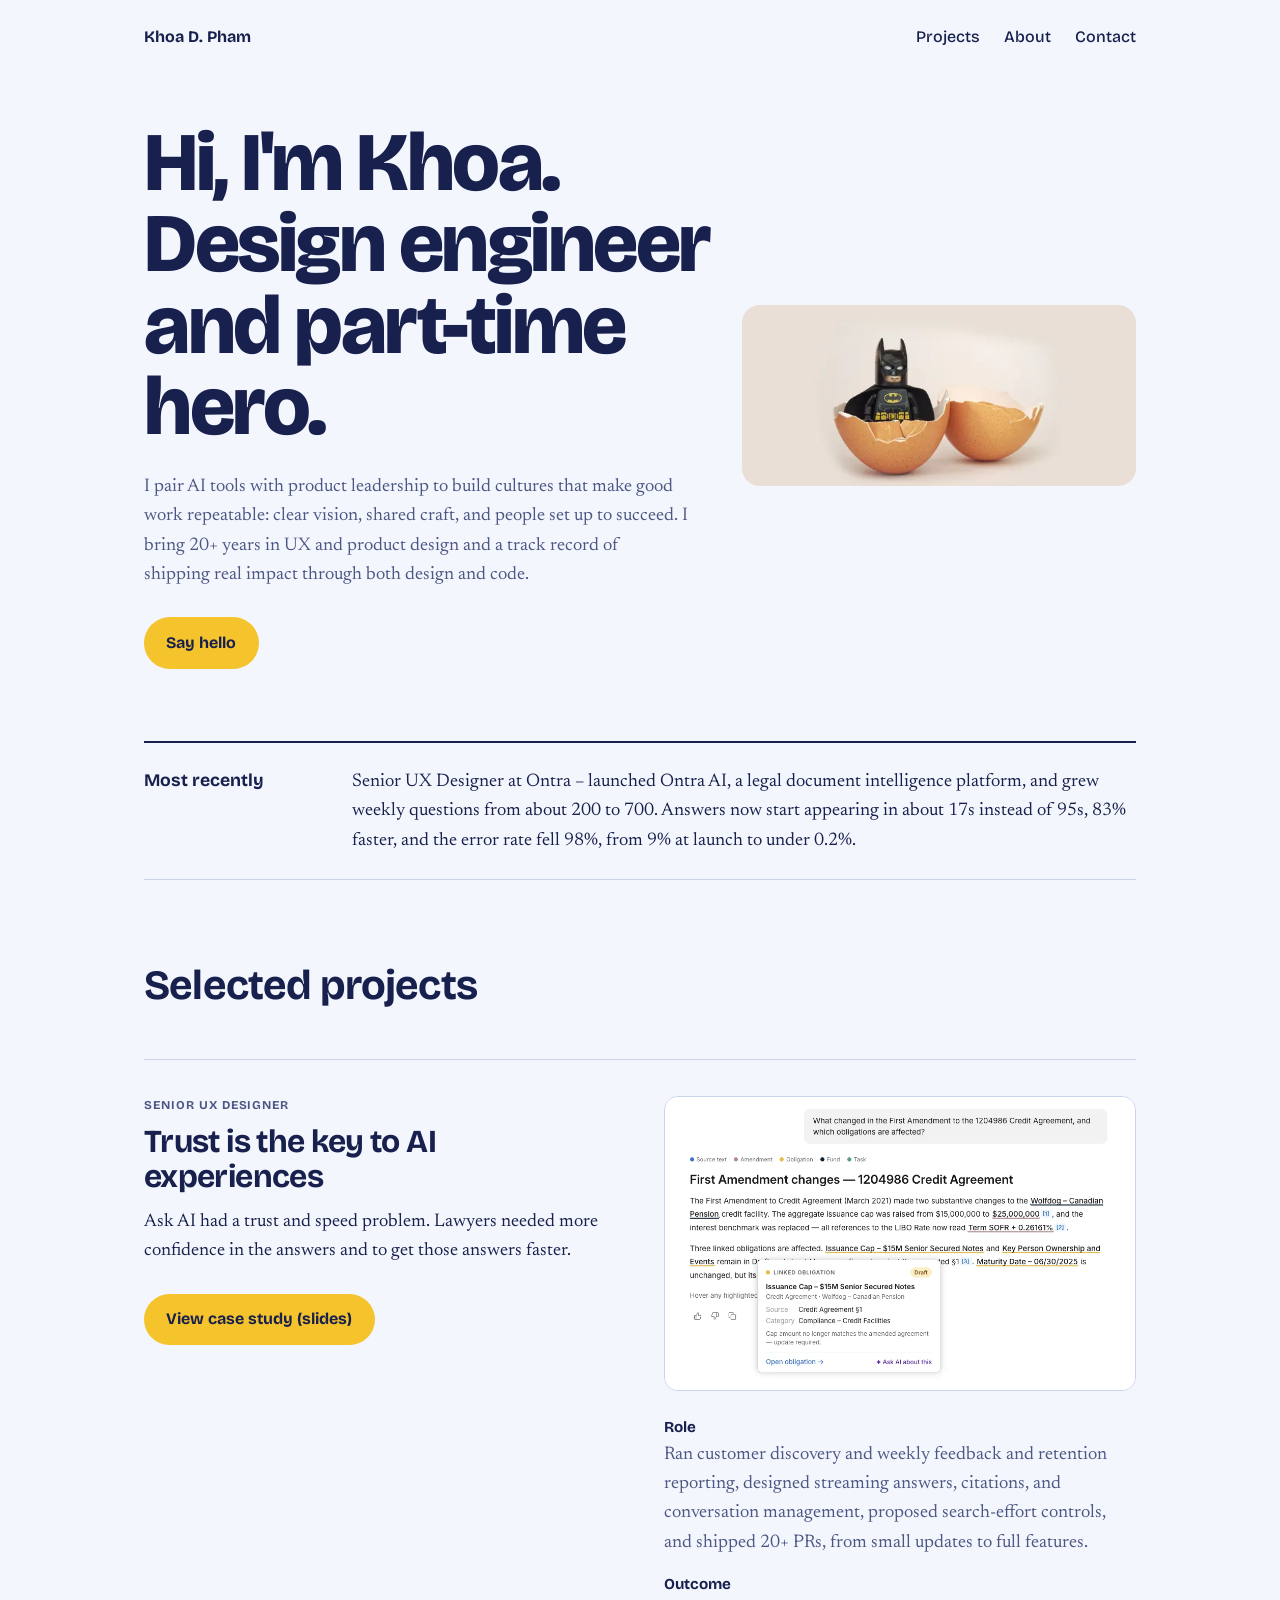
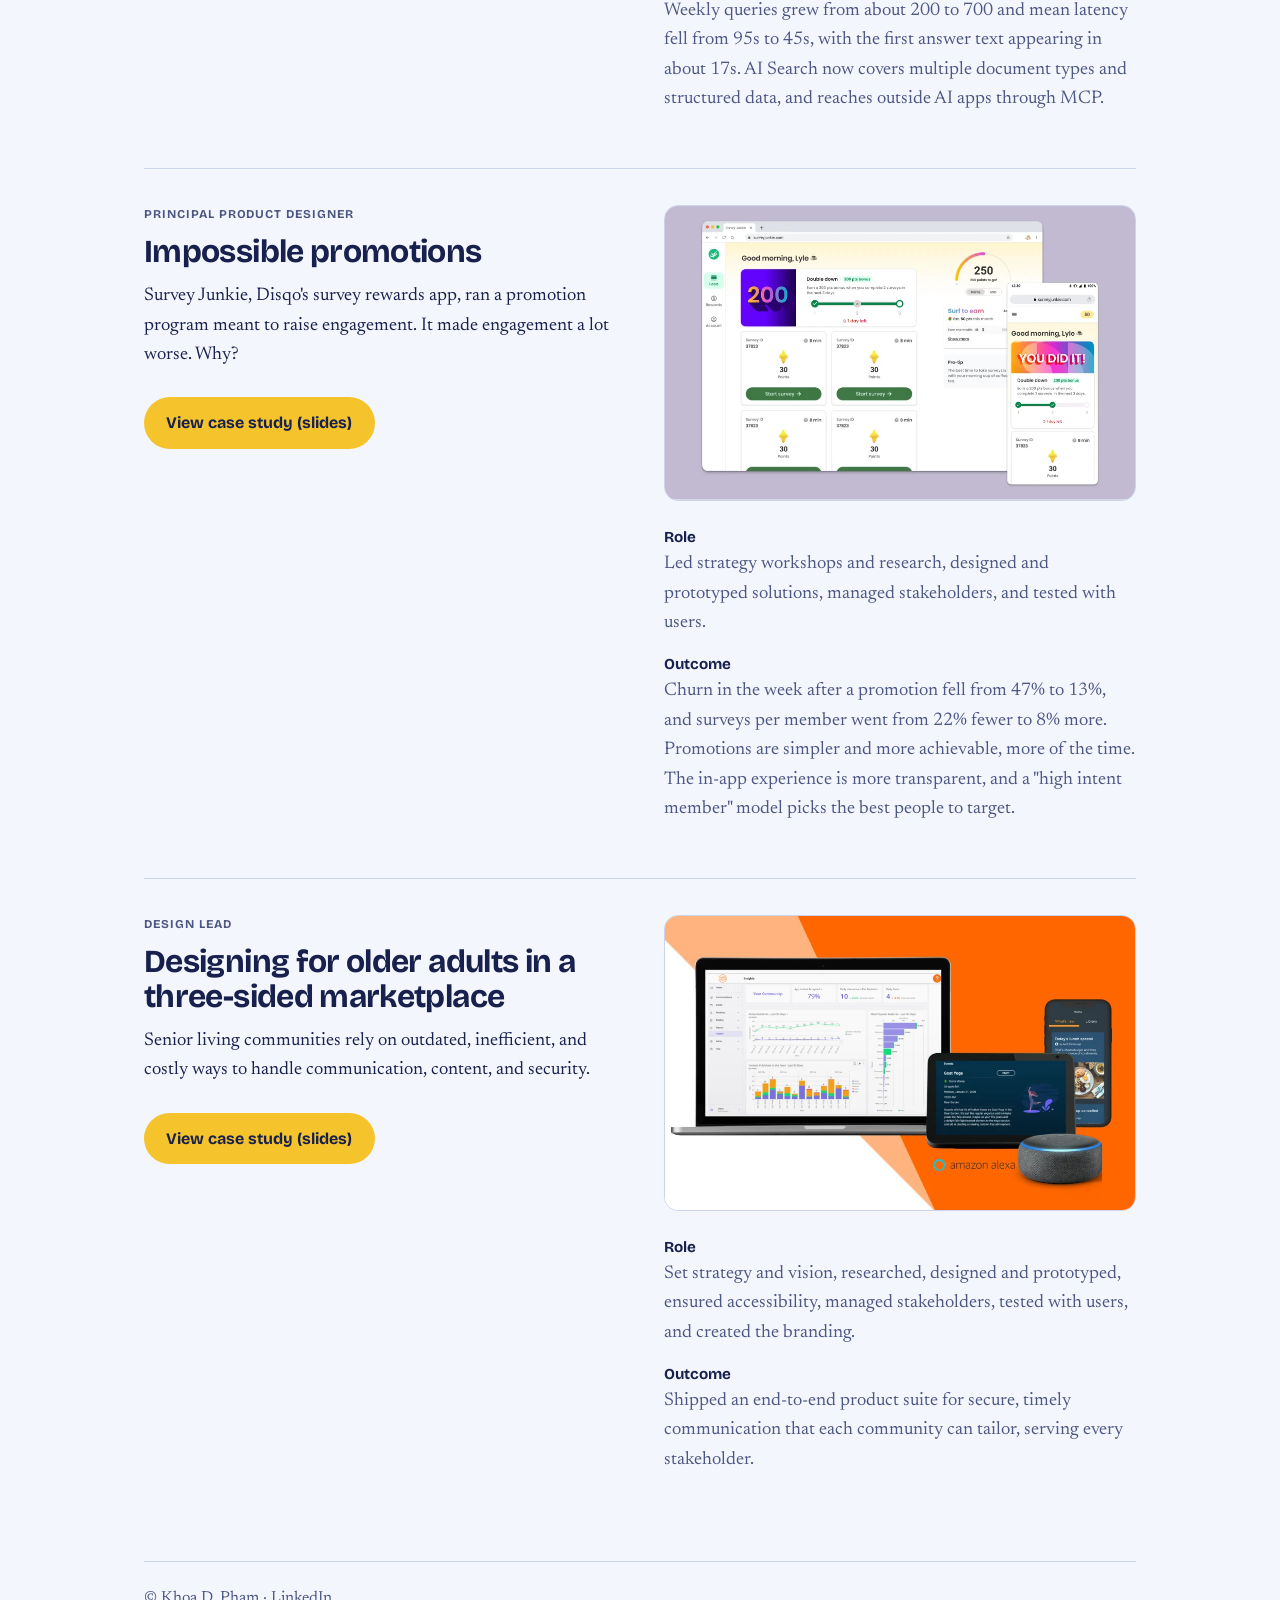
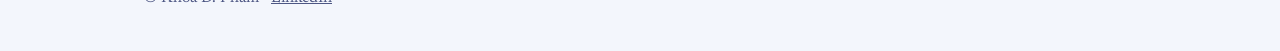
==== commit 698c9970: "Use 20+ PRs to match the resume Co-Authored-By: Claude Opus 5.5 <noreply@anthropic.com>" ====
--- a/index.html
+++ b/index.html
@@ -57,7 +57,7 @@
         <a class="more" href="ontra-ai-search-deck.html">View case study (slides)</a>
       </div>
       <dl>
-        <dt>Role</dt><dd>Ran customer discovery and weekly feedback and retention reporting, designed streaming answers, citations, and conversation management, proposed search-effort controls, and shipped about 20 PRs, from small updates to full features.</dd>
+        <dt>Role</dt><dd>Ran customer discovery and weekly feedback and retention reporting, designed streaming answers, citations, and conversation management, proposed search-effort controls, and shipped 20+ PRs, from small updates to full features.</dd>
         <dt>Outcome</dt><dd>Weekly queries grew from about 200 to 700 and mean latency fell from 95s to 45s, with the first answer text appearing in about 17s. AI Search now covers multiple document types and structured data, and reaches outside AI apps through MCP.</dd>
       </dl>
     </article>
